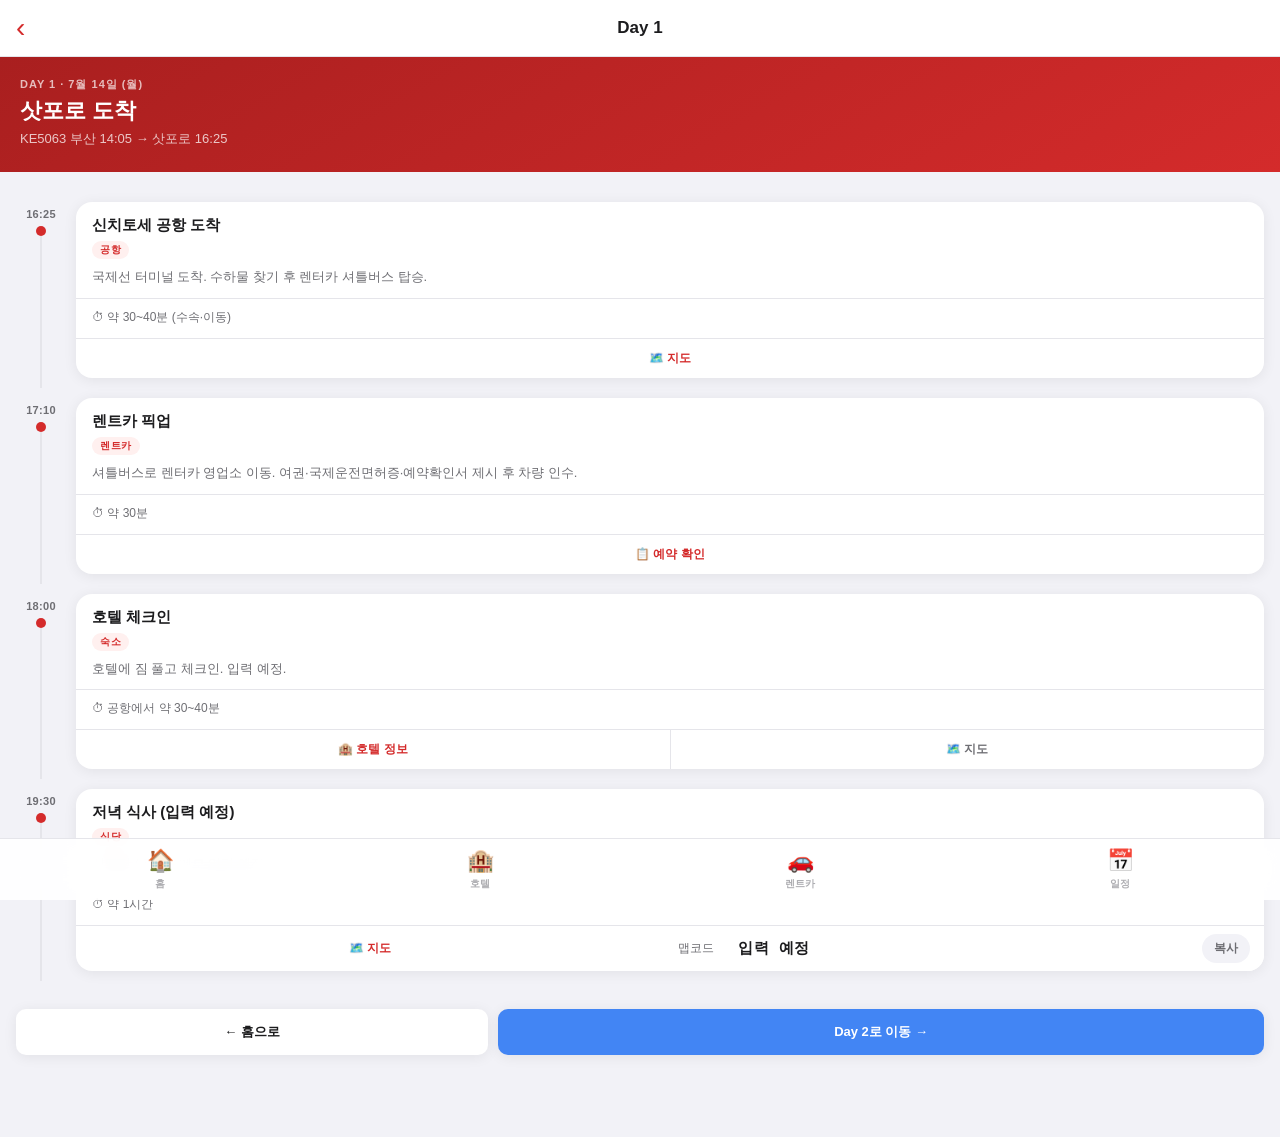
==== day1.html @ 05f1d619 "init: 삿포로 가족여행 PWA 초기 구조" ====
<!DOCTYPE html>
<html lang="ko">
<head>
  <meta charset="UTF-8">
  <meta name="viewport" content="width=device-width, initial-scale=1.0, maximum-scale=1.0, user-scalable=no">
  <meta name="apple-mobile-web-app-capable" content="yes">
  <meta name="apple-mobile-web-app-status-bar-style" content="black-translucent">
  <meta name="theme-color" content="#D42B2B">
  <title>Day 1 — 삿포로 여행</title>
  <link rel="manifest" href="manifest.json">
  <link rel="stylesheet" href="css/style.css">
</head>
<body>

  <!-- ====== Page Header ====== -->
  <header class="page-header">
    <a href="index.html" class="back-btn">‹</a>
    <h1 class="page-title">Day 1</h1>
    <div class="header-spacer"></div>
  </header>

  <!-- Day Hero -->
  <div class="day-hero">
    <p class="day-hero-label">Day 1 · 7월 14일 (월)</p>
    <h2 class="day-hero-title">삿포로 도착</h2>
    <p class="day-hero-date">KE5063 부산 14:05 → 삿포로 16:25</p>
  </div>

  <main class="main-content">
    <section class="section">
      <div class="timeline">

        <!-- 16:25 도착 -->
        <div class="timeline-item">
          <div class="timeline-left">
            <span class="timeline-time">16:25</span>
            <div class="timeline-dot"></div>
            <div class="timeline-line"></div>
          </div>
          <div class="timeline-card">
            <div class="timeline-card-header">
              <p class="place-name">신치토세 공항 도착</p>
              <span class="place-type">공항</span>
            </div>
            <p class="place-desc">국제선 터미널 도착. 수하물 찾기 후 렌터카 셔틀버스 탑승.</p>
            <div class="place-meta">
              <span class="meta-item">⏱ 약 30~40분 (수속·이동)</span>
            </div>
            <div class="place-actions">
              <button class="place-action-btn red-action" onclick="openGoogleMaps('신치토세공항 국제선터미널')">
                🗺️ 지도
              </button>
            </div>
          </div>
        </div>

        <!-- 렌트카 픽업 -->
        <div class="timeline-item">
          <div class="timeline-left">
            <span class="timeline-time">17:10</span>
            <div class="timeline-dot"></div>
            <div class="timeline-line"></div>
          </div>
          <div class="timeline-card">
            <div class="timeline-card-header">
              <p class="place-name">렌트카 픽업</p>
              <span class="place-type">렌트카</span>
            </div>
            <p class="place-desc">셔틀버스로 렌터카 영업소 이동. 여권·국제운전면허증·예약확인서 제시 후 차량 인수.</p>
            <div class="place-meta">
              <span class="meta-item">⏱ 약 30분</span>
            </div>
            <div class="place-actions">
              <a href="rentacar.html" class="place-action-btn red-action">
                📋 예약 확인
              </a>
            </div>
          </div>
        </div>

        <!-- 호텔 -->
        <div class="timeline-item">
          <div class="timeline-left">
            <span class="timeline-time">18:00</span>
            <div class="timeline-dot"></div>
            <div class="timeline-line"></div>
          </div>
          <div class="timeline-card">
            <div class="timeline-card-header">
              <p class="place-name">호텔 체크인</p>
              <span class="place-type">숙소</span>
            </div>
            <p class="place-desc">호텔에 짐 풀고 체크인. 입력 예정.</p>
            <div class="place-meta">
              <span class="meta-item">⏱ 공항에서 약 30~40분</span>
            </div>
            <div class="place-actions">
              <a href="hotel.html" class="place-action-btn red-action">
                🏨 호텔 정보
              </a>
              <button class="place-action-btn" onclick="openGoogleMaps('삿포로 호텔명 입력')">
                🗺️ 지도
              </button>
            </div>
          </div>
        </div>

        <!-- 저녁 -->
        <div class="timeline-item">
          <div class="timeline-left">
            <span class="timeline-time">19:30</span>
            <div class="timeline-dot"></div>
            <div class="timeline-line"></div>
          </div>
          <div class="timeline-card">
            <div class="timeline-card-header">
              <p class="place-name">저녁 식사 (입력 예정)</p>
              <span class="place-type">식당</span>
            </div>
            <p class="place-desc">식당명 / 주소 / 메모 입력 예정.</p>
            <div class="place-meta">
              <span class="meta-item">⏱ 약 1시간</span>
            </div>
            <div class="place-actions">
              <button class="place-action-btn red-action" onclick="openGoogleMaps('식당명 입력')">
                🗺️ 지도
              </button>
              <div class="mapcode-box" style="border:none;box-shadow:none;padding:8px 14px;flex:1;">
                <span class="mapcode-label">맵코드</span>
                <span class="mapcode-value" id="mc-d1-dinner">입력 예정</span>
                <button class="copy-btn" onclick="copyMapcode(document.getElementById('mc-d1-dinner').textContent, this)">복사</button>
              </div>
            </div>
          </div>
        </div>

      </div>
    </section>

    <!-- Day 2 이동 버튼 -->
    <div style="display:flex; gap:10px; margin-top:8px;">
      <a href="index.html" class="map-btn" style="flex:0.6;font-size:13px;">← 홈으로</a>
      <a href="day2.html" class="map-btn google" style="flex:1;font-size:13px;">Day 2로 이동 →</a>
    </div>
  </main>

  <!-- ====== Image Modal ====== -->
  <div class="modal-overlay" id="imgModal">
    <div class="modal-close" onclick="closeModal()">✕</div>
    <img class="modal-img" id="modalImg" src="" alt="">
  </div>

  <!-- ====== Bottom Nav ====== -->
  <nav class="bottom-nav">
    <a href="index.html" class="nav-item">
      <span class="nav-ico">🏠</span>
      <span class="nav-lbl">홈</span>
    </a>
    <a href="hotel.html" class="nav-item">
      <span class="nav-ico">🏨</span>
      <span class="nav-lbl">호텔</span>
    </a>
    <a href="rentacar.html" class="nav-item">
      <span class="nav-ico">🚗</span>
      <span class="nav-lbl">렌트카</span>
    </a>
    <a href="index.html#days" class="nav-item">
      <span class="nav-ico">📅</span>
      <span class="nav-lbl">일정</span>
    </a>
  </nav>

  <div id="toast" class="toast"></div>
  <script src="js/app.js"></script>
</body>
</html>
---- css/style.css ----
/* ===========================
   Reset & Variables
   =========================== */
*, *::before, *::after {
  margin: 0; padding: 0;
  box-sizing: border-box;
  -webkit-tap-highlight-color: transparent;
}

:root {
  --red:        #D42B2B;
  --red-dark:   #A91F1F;
  --red-light:  #FFF0EF;
  --navy:       #1A1F36;
  --text:       #1C1C1E;
  --text-sub:   #6E6E73;
  --bg:         #F2F2F7;
  --card:       #FFFFFF;
  --border:     #E5E5EA;
  --shadow:     0 2px 14px rgba(0,0,0,0.07);
  --radius:     16px;
  --radius-sm:  10px;
  --nav-h:      62px;
  --header-h:   160px;
}

html { font-size: 16px; }

body {
  font-family: -apple-system, BlinkMacSystemFont, 'Apple SD Gothic Neo',
               'Noto Sans KR', 'Segoe UI', sans-serif;
  background: var(--bg);
  color: var(--text);
  min-height: 100vh;
  padding-bottom: calc(var(--nav-h) + env(safe-area-inset-bottom));
  overflow-x: hidden;
  -webkit-font-smoothing: antialiased;
}

a { text-decoration: none; color: inherit; }
button { font-family: inherit; cursor: pointer; border: none; }

/* ===========================
   Home Header
   =========================== */
.home-header {
  background: linear-gradient(150deg, var(--red-dark) 0%, var(--red) 100%);
  padding: calc(env(safe-area-inset-top) + 52px) 20px 28px;
  position: relative;
  overflow: hidden;
}

.home-header::before {
  content: '';
  position: absolute;
  top: -40px; right: -40px;
  width: 180px; height: 180px;
  background: rgba(255,255,255,0.07);
  border-radius: 50%;
}
.home-header::after {
  content: '';
  position: absolute;
  top: 20px; right: 20px;
  width: 100px; height: 100px;
  background: rgba(255,255,255,0.05);
  border-radius: 50%;
}

.header-inner { position: relative; z-index: 1; }

.trip-date {
  color: rgba(255,255,255,0.7);
  font-size: 12px;
  font-weight: 500;
  letter-spacing: 0.8px;
  margin-bottom: 6px;
  text-transform: uppercase;
}

.trip-title {
  color: #fff;
  font-size: 26px;
  font-weight: 800;
  letter-spacing: -0.5px;
  margin-bottom: 14px;
}

.dday-chip {
  display: inline-flex;
  align-items: center;
  gap: 6px;
  background: rgba(255,255,255,0.18);
  backdrop-filter: blur(8px);
  -webkit-backdrop-filter: blur(8px);
  border: 1px solid rgba(255,255,255,0.28);
  color: #fff;
  font-size: 13px;
  font-weight: 600;
  padding: 7px 16px;
  border-radius: 50px;
}

/* ===========================
   Flight Banner
   =========================== */
.flight-banner {
  background: var(--navy);
  padding: 12px 20px;
}

.flight-row {
  display: flex;
  align-items: center;
  gap: 10px;
  padding: 3px 0;
}

.flight-dir {
  font-size: 10px;
  font-weight: 600;
  color: rgba(255,255,255,0.45);
  min-width: 36px;
  letter-spacing: 0.3px;
}

.flight-num {
  font-size: 11px;
  color: rgba(255,255,255,0.55);
  margin-right: 2px;
}

.flight-route {
  font-size: 13px;
  color: rgba(255,255,255,0.9);
  font-weight: 500;
}

.flight-sep {
  height: 1px;
  background: rgba(255,255,255,0.1);
  margin: 5px 0;
}

/* ===========================
   Page Header (sub-pages)
   =========================== */
.page-header {
  display: flex;
  align-items: center;
  background: var(--card);
  border-bottom: 1px solid var(--border);
  padding: calc(env(safe-area-inset-top) + 14px) 16px 14px;
  position: sticky;
  top: 0;
  z-index: 50;
}

.back-btn {
  font-size: 28px;
  color: var(--red);
  font-weight: 300;
  line-height: 1;
  padding: 0 10px 0 0;
  min-width: 36px;
}

.page-title {
  flex: 1;
  font-size: 17px;
  font-weight: 700;
  text-align: center;
}

.header-spacer { min-width: 36px; }

/* ===========================
   Section
   =========================== */
.main-content { padding: 20px 16px; }

.section { margin-bottom: 28px; }

.section-title {
  font-size: 18px;
  font-weight: 700;
  margin-bottom: 12px;
  padding-left: 2px;
}

/* ===========================
   Day Cards
   =========================== */
.day-cards { display: flex; flex-direction: column; gap: 10px; }

.day-card {
  background: var(--card);
  border-radius: var(--radius);
  box-shadow: var(--shadow);
  display: flex;
  align-items: center;
  padding: 14px 16px;
  gap: 14px;
  transition: transform .12s ease, opacity .12s ease;
}

.day-card:active { transform: scale(0.976); opacity: .9; }

.day-num-block {
  display: flex;
  flex-direction: column;
  align-items: center;
  min-width: 38px;
  border-right: 1px solid var(--border);
  padding-right: 14px;
}

.day-label {
  font-size: 10px;
  font-weight: 700;
  color: var(--red);
  letter-spacing: 0.5px;
  text-transform: uppercase;
}

.day-num {
  font-size: 22px;
  font-weight: 800;
  color: var(--text);
  line-height: 1.2;
}

.day-thumb {
  width: 52px;
  height: 52px;
  border-radius: 12px;
  background: var(--red-light);
  display: flex;
  align-items: center;
  justify-content: center;
  font-size: 26px;
  flex-shrink: 0;
  overflow: hidden;
}

.day-thumb img {
  width: 100%; height: 100%;
  object-fit: cover;
}

.day-info { flex: 1; min-width: 0; }

.day-date-text {
  font-size: 11px;
  color: var(--text-sub);
  margin-bottom: 3px;
}

.day-headline {
  font-size: 15px;
  font-weight: 700;
  margin-bottom: 2px;
  white-space: nowrap;
  overflow: hidden;
  text-overflow: ellipsis;
}

.day-preview {
  font-size: 12px;
  color: var(--text-sub);
  white-space: nowrap;
  overflow: hidden;
  text-overflow: ellipsis;
}

.arrow-icon {
  color: #C7C7CC;
  font-size: 18px;
  font-weight: 400;
  flex-shrink: 0;
}

/* ===========================
   Quick Info Cards (Hotel / Car)
   =========================== */
.quick-cards { display: flex; flex-direction: column; gap: 10px; }

.quick-card {
  background: var(--card);
  border-radius: var(--radius);
  box-shadow: var(--shadow);
  display: flex;
  align-items: center;
  padding: 16px;
  gap: 14px;
  transition: transform .12s ease;
}

.quick-card:active { transform: scale(0.976); }

.quick-icon {
  width: 50px; height: 50px;
  border-radius: 12px;
  display: flex;
  align-items: center;
  justify-content: center;
  font-size: 26px;
  flex-shrink: 0;
}

.hotel-icon { background: #EFF6FF; }
.car-icon   { background: #F0FDF4; }

.quick-texts { flex: 1; }

.quick-title {
  font-size: 15px;
  font-weight: 700;
  margin-bottom: 3px;
}

.quick-sub {
  font-size: 12px;
  color: var(--text-sub);
}

/* ===========================
   Detail Card (hotel/car info rows)
   =========================== */
.detail-card {
  background: var(--card);
  border-radius: var(--radius);
  box-shadow: var(--shadow);
  overflow: hidden;
}

.detail-row {
  display: flex;
  justify-content: space-between;
  align-items: flex-start;
  padding: 14px 16px;
  gap: 12px;
}

.detail-label {
  font-size: 14px;
  color: var(--text-sub);
  flex-shrink: 0;
  min-width: 60px;
}

.detail-value {
  font-size: 14px;
  font-weight: 500;
  text-align: right;
  word-break: keep-all;
}

.detail-divider {
  height: 1px;
  background: var(--border);
  margin: 0 16px;
}

/* ===========================
   Map Buttons
   =========================== */
.map-buttons { display: flex; flex-direction: column; gap: 10px; }

.map-btn {
  display: flex;
  align-items: center;
  justify-content: center;
  gap: 8px;
  background: var(--card);
  border-radius: var(--radius-sm);
  box-shadow: var(--shadow);
  padding: 14px 16px;
  font-size: 14px;
  font-weight: 600;
  color: var(--text);
  transition: transform .12s ease;
}

.map-btn:active { transform: scale(0.976); }

.map-btn.google { background: #4285F4; color: #fff; }
.map-btn.naver  { background: #03C75A; color: #fff; }

.mapcode-box {
  background: var(--card);
  border-radius: var(--radius-sm);
  box-shadow: var(--shadow);
  padding: 14px 16px;
  display: flex;
  align-items: center;
  gap: 10px;
}

.mapcode-label {
  font-size: 12px;
  color: var(--text-sub);
  min-width: 50px;
  font-weight: 500;
}

.mapcode-value {
  font-size: 15px;
  font-weight: 700;
  font-family: 'Courier New', monospace;
  flex: 1;
  letter-spacing: 0.5px;
}

.copy-btn {
  background: var(--bg);
  color: var(--text-sub);
  font-size: 12px;
  font-weight: 600;
  padding: 6px 12px;
  border-radius: 20px;
}

.copy-btn.copied {
  background: #34C759;
  color: #fff;
}

/* ===========================
   Reservation Images
   =========================== */
.lang-toggle {
  display: flex;
  background: var(--bg);
  border-radius: 10px;
  padding: 3px;
  margin-bottom: 14px;
  width: fit-content;
}

.lang-btn {
  background: transparent;
  color: var(--text-sub);
  font-size: 13px;
  font-weight: 600;
  padding: 6px 18px;
  border-radius: 8px;
  transition: all .15s ease;
}

.lang-btn.active {
  background: var(--card);
  color: var(--text);
  box-shadow: 0 1px 4px rgba(0,0,0,0.1);
}

.reservation-imgs { display: flex; flex-direction: column; gap: 10px; }
.reservation-imgs.hidden { display: none; }

.res-img-slot {
  background: var(--card);
  border-radius: var(--radius);
  box-shadow: var(--shadow);
  overflow: hidden;
  cursor: pointer;
  transition: transform .12s ease;
  min-height: 200px;
  display: flex;
  align-items: center;
  justify-content: center;
}

.res-img-slot:active { transform: scale(0.98); }

.res-img-slot img {
  width: 100%;
  display: block;
}

.img-placeholder {
  display: flex;
  flex-direction: column;
  align-items: center;
  justify-content: center;
  gap: 8px;
  padding: 40px 20px;
  color: var(--text-sub);
}

.placeholder-emoji { font-size: 36px; }

.placeholder-txt {
  font-size: 13px;
  text-align: center;
  line-height: 1.5;
}

.placeholder-filename {
  font-size: 11px;
  color: #AEAEB2;
  font-family: monospace;
}

/* ===========================
   Image Modal
   =========================== */
.modal-overlay {
  display: none;
  position: fixed;
  inset: 0;
  background: rgba(0,0,0,0.92);
  z-index: 200;
  overflow-y: auto;
  -webkit-overflow-scrolling: touch;
}

.modal-overlay.open { display: block; }

.modal-close {
  position: fixed;
  top: calc(env(safe-area-inset-top) + 16px);
  right: 16px;
  width: 36px; height: 36px;
  background: rgba(255,255,255,0.15);
  border-radius: 50%;
  display: flex;
  align-items: center;
  justify-content: center;
  color: #fff;
  font-size: 18px;
  cursor: pointer;
  z-index: 201;
}

.modal-img {
  width: 100%;
  display: block;
  padding-top: calc(env(safe-area-inset-top) + 60px);
  padding-bottom: calc(env(safe-area-inset-bottom) + 20px);
}

/* ===========================
   Day Detail Page
   =========================== */
.day-hero {
  background: linear-gradient(150deg, var(--red-dark) 0%, var(--red) 100%);
  padding: 20px 20px 24px;
  color: #fff;
}

.day-hero-label {
  font-size: 11px;
  font-weight: 700;
  letter-spacing: 1px;
  color: rgba(255,255,255,0.7);
  text-transform: uppercase;
  margin-bottom: 4px;
}

.day-hero-title {
  font-size: 22px;
  font-weight: 800;
  margin-bottom: 4px;
}

.day-hero-date {
  font-size: 13px;
  color: rgba(255,255,255,0.75);
}

/* Timeline */
.timeline { display: flex; flex-direction: column; gap: 0; }

.timeline-item {
  display: flex;
  gap: 0;
  position: relative;
}

.timeline-left {
  display: flex;
  flex-direction: column;
  align-items: center;
  min-width: 50px;
  padding-top: 16px;
}

.timeline-time {
  font-size: 11px;
  font-weight: 600;
  color: var(--text-sub);
  letter-spacing: 0.3px;
  white-space: nowrap;
}

.timeline-dot {
  width: 10px; height: 10px;
  background: var(--red);
  border-radius: 50%;
  margin: 6px 0 0;
  flex-shrink: 0;
  position: relative;
  z-index: 1;
}

.timeline-line {
  width: 2px;
  background: var(--border);
  flex: 1;
  min-height: 20px;
  margin-top: 0;
}

.timeline-card {
  flex: 1;
  background: var(--card);
  border-radius: var(--radius);
  box-shadow: var(--shadow);
  margin: 10px 0 10px 10px;
  overflow: hidden;
  transition: transform .12s ease;
}

.timeline-card:active { transform: scale(0.98); }

.timeline-card-header {
  padding: 14px 16px 0;
}

.place-name {
  font-size: 15px;
  font-weight: 700;
  margin-bottom: 4px;
}

.place-type {
  display: inline-block;
  font-size: 10px;
  font-weight: 600;
  color: var(--red);
  background: var(--red-light);
  padding: 2px 8px;
  border-radius: 20px;
  text-transform: uppercase;
  letter-spacing: 0.5px;
  margin-bottom: 8px;
}

.place-desc {
  font-size: 13px;
  color: var(--text-sub);
  line-height: 1.6;
  padding: 0 16px;
  margin-bottom: 10px;
}

.place-meta {
  display: flex;
  gap: 12px;
  padding: 0 16px 12px;
  border-top: 1px solid var(--border);
  padding-top: 10px;
  flex-wrap: wrap;
}

.meta-item {
  font-size: 12px;
  color: var(--text-sub);
  display: flex;
  align-items: center;
  gap: 4px;
}

.place-actions {
  display: flex;
  border-top: 1px solid var(--border);
}

.place-action-btn {
  flex: 1;
  display: flex;
  align-items: center;
  justify-content: center;
  gap: 6px;
  padding: 11px 8px;
  font-size: 12px;
  font-weight: 600;
  color: var(--text-sub);
  background: transparent;
  border: none;
  cursor: pointer;
  transition: background .1s;
}

.place-action-btn:active { background: var(--bg); }

.place-action-btn + .place-action-btn {
  border-left: 1px solid var(--border);
}

.place-action-btn.red-action { color: var(--red); }

/* ===========================
   Info Block (hotel/car top)
   =========================== */
.info-block {
  display: flex;
  align-items: center;
  gap: 14px;
  background: var(--card);
  border-radius: var(--radius);
  box-shadow: var(--shadow);
  padding: 16px;
  margin-bottom: 0;
}

.info-block-icon {
  font-size: 36px;
  width: 56px; height: 56px;
  background: var(--red-light);
  border-radius: 14px;
  display: flex;
  align-items: center;
  justify-content: center;
  flex-shrink: 0;
}

.info-block-name {
  font-size: 17px;
  font-weight: 700;
  margin-bottom: 3px;
}

.info-block-sub {
  font-size: 13px;
  color: var(--text-sub);
}

/* ===========================
   Step Guide (rental car pickup)
   =========================== */
.step-list { display: flex; flex-direction: column; gap: 0; }

.step-item {
  display: flex;
  gap: 12px;
  position: relative;
  padding-bottom: 4px;
}

.step-left {
  display: flex;
  flex-direction: column;
  align-items: center;
  min-width: 32px;
}

.step-num {
  width: 28px; height: 28px;
  background: var(--red);
  color: #fff;
  border-radius: 50%;
  display: flex;
  align-items: center;
  justify-content: center;
  font-size: 13px;
  font-weight: 700;
  flex-shrink: 0;
  z-index: 1;
}

.step-vline {
  width: 2px;
  background: var(--border);
  flex: 1;
  min-height: 16px;
  margin-top: 4px;
}

.step-body {
  flex: 1;
  padding-bottom: 18px;
}

.step-title {
  font-size: 14px;
  font-weight: 700;
  margin-bottom: 4px;
  padding-top: 4px;
}

.step-desc {
  font-size: 13px;
  color: var(--text-sub);
  line-height: 1.6;
}

.step-note {
  display: inline-block;
  margin-top: 6px;
  background: #FFFBEB;
  border-left: 3px solid #F59E0B;
  padding: 6px 10px;
  font-size: 12px;
  color: #92400E;
  border-radius: 0 6px 6px 0;
}

/* ===========================
   Bottom Navigation
   =========================== */
.bottom-nav {
  position: fixed;
  bottom: 0; left: 0; right: 0;
  height: var(--nav-h);
  background: rgba(255,255,255,0.92);
  backdrop-filter: blur(12px);
  -webkit-backdrop-filter: blur(12px);
  border-top: 1px solid var(--border);
  display: flex;
  align-items: center;
  justify-content: space-around;
  z-index: 100;
  padding-bottom: env(safe-area-inset-bottom);
}

.nav-item {
  display: flex;
  flex-direction: column;
  align-items: center;
  gap: 3px;
  color: #AEAEB2;
  padding: 6px 0;
  flex: 1;
  transition: color .15s ease;
}

.nav-item.active { color: var(--red); }

.nav-ico { font-size: 22px; }
.nav-lbl { font-size: 10px; font-weight: 600; }

/* ===========================
   Utilities
   =========================== */
.hidden { display: none !important; }

.toast {
  position: fixed;
  bottom: calc(var(--nav-h) + 16px);
  left: 50%;
  transform: translateX(-50%) translateY(20px);
  background: var(--navy);
  color: #fff;
  font-size: 13px;
  font-weight: 500;
  padding: 10px 20px;
  border-radius: 50px;
  opacity: 0;
  transition: all .25s ease;
  white-space: nowrap;
  pointer-events: none;
  z-index: 150;
}

.toast.show {
  opacity: 1;
  transform: translateX(-50%) translateY(0);
}
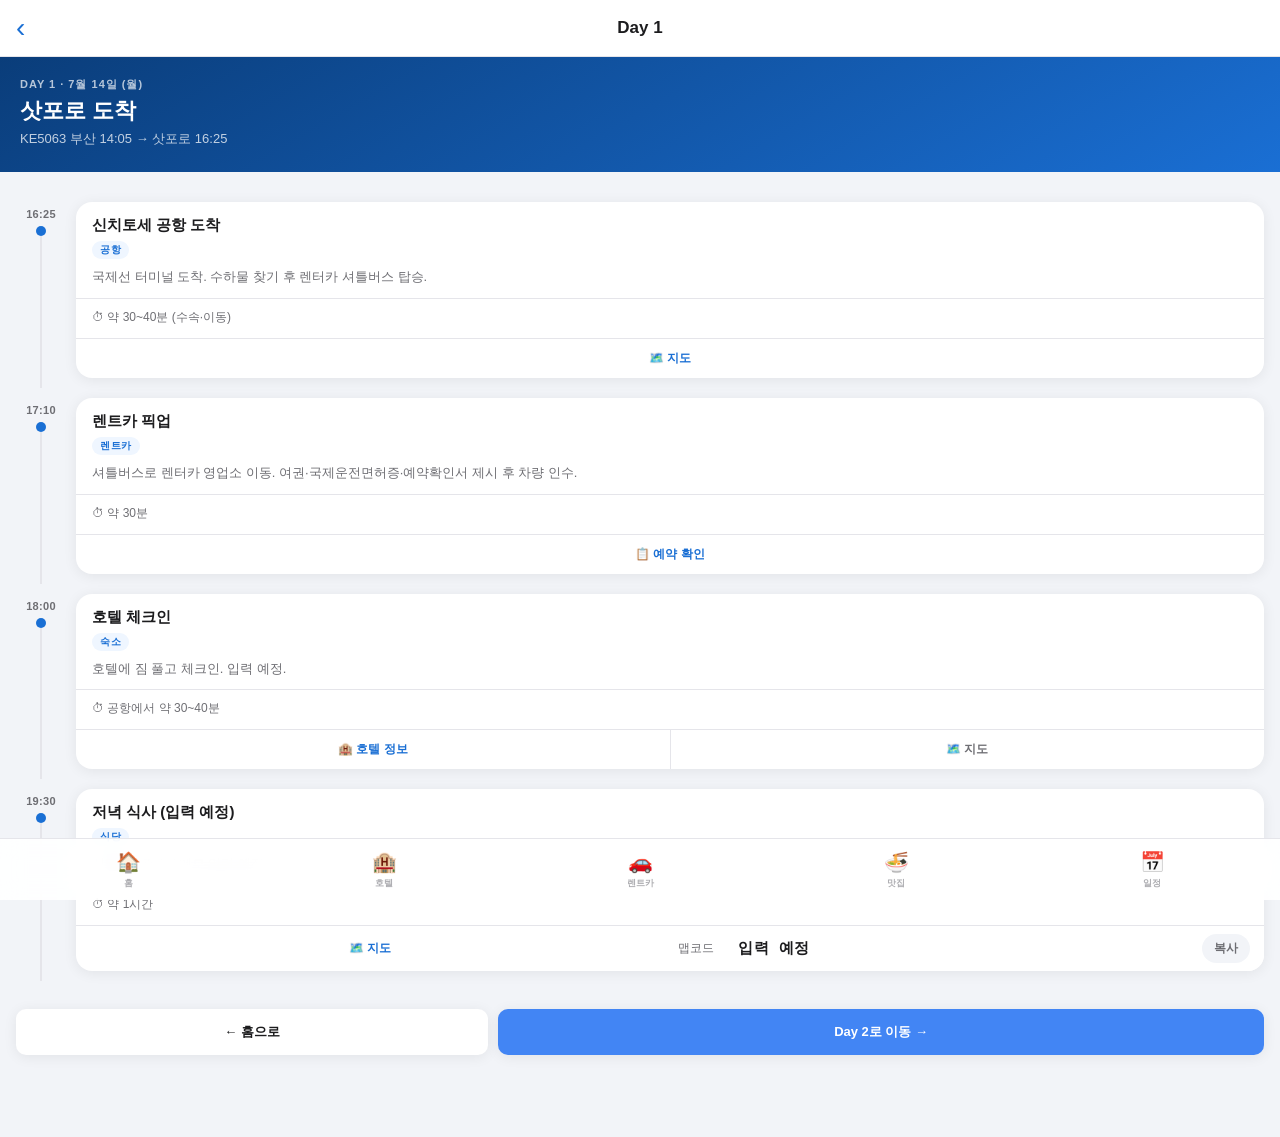
==== commit bd3ec6d4: "update: 파란 계열 색상 변경 + 맛집 페이지 추가" ====
--- a/day1.html
+++ b/day1.html
@@ -164,6 +164,10 @@
       <span class="nav-ico">🚗</span>
       <span class="nav-lbl">렌트카</span>
     </a>
+    <a href="matjip.html" class="nav-item">
+      <span class="nav-ico">🍜</span>
+      <span class="nav-lbl">맛집</span>
+    </a>
     <a href="index.html#days" class="nav-item">
       <span class="nav-ico">📅</span>
       <span class="nav-lbl">일정</span>
--- a/css/style.css
+++ b/css/style.css
@@ -8,13 +8,13 @@
 }
 
 :root {
-  --red:        #D42B2B;
-  --red-dark:   #A91F1F;
-  --red-light:  #FFF0EF;
-  --navy:       #1A1F36;
+  --red:        #1A6FD4;
+  --red-dark:   #0F4FA8;
+  --red-light:  #EFF6FF;
+  --navy:       #0D1B3E;
   --text:       #1C1C1E;
   --text-sub:   #6E6E73;
-  --bg:         #F2F2F7;
+  --bg:         #F2F4F8;
   --card:       #FFFFFF;
   --border:     #E5E5EA;
   --shadow:     0 2px 14px rgba(0,0,0,0.07);
@@ -44,7 +44,7 @@
    Home Header
    =========================== */
 .home-header {
-  background: linear-gradient(150deg, var(--red-dark) 0%, var(--red) 100%);
+  background: linear-gradient(150deg, #0A3D7A 0%, #1A6FD4 100%);
   padding: calc(env(safe-area-inset-top) + 52px) 20px 28px;
   position: relative;
   overflow: hidden;
@@ -543,7 +543,7 @@
    Day Detail Page
    =========================== */
 .day-hero {
-  background: linear-gradient(150deg, var(--red-dark) 0%, var(--red) 100%);
+  background: linear-gradient(150deg, #0A3D7A 0%, #1A6FD4 100%);
   padding: 20px 20px 24px;
   color: #fff;
 }
@@ -837,8 +837,8 @@
 
 .nav-item.active { color: var(--red); }
 
-.nav-ico { font-size: 22px; }
-.nav-lbl { font-size: 10px; font-weight: 600; }
+.nav-ico { font-size: 20px; }
+.nav-lbl { font-size: 9px; font-weight: 600; }
 
 /* ===========================
    Utilities
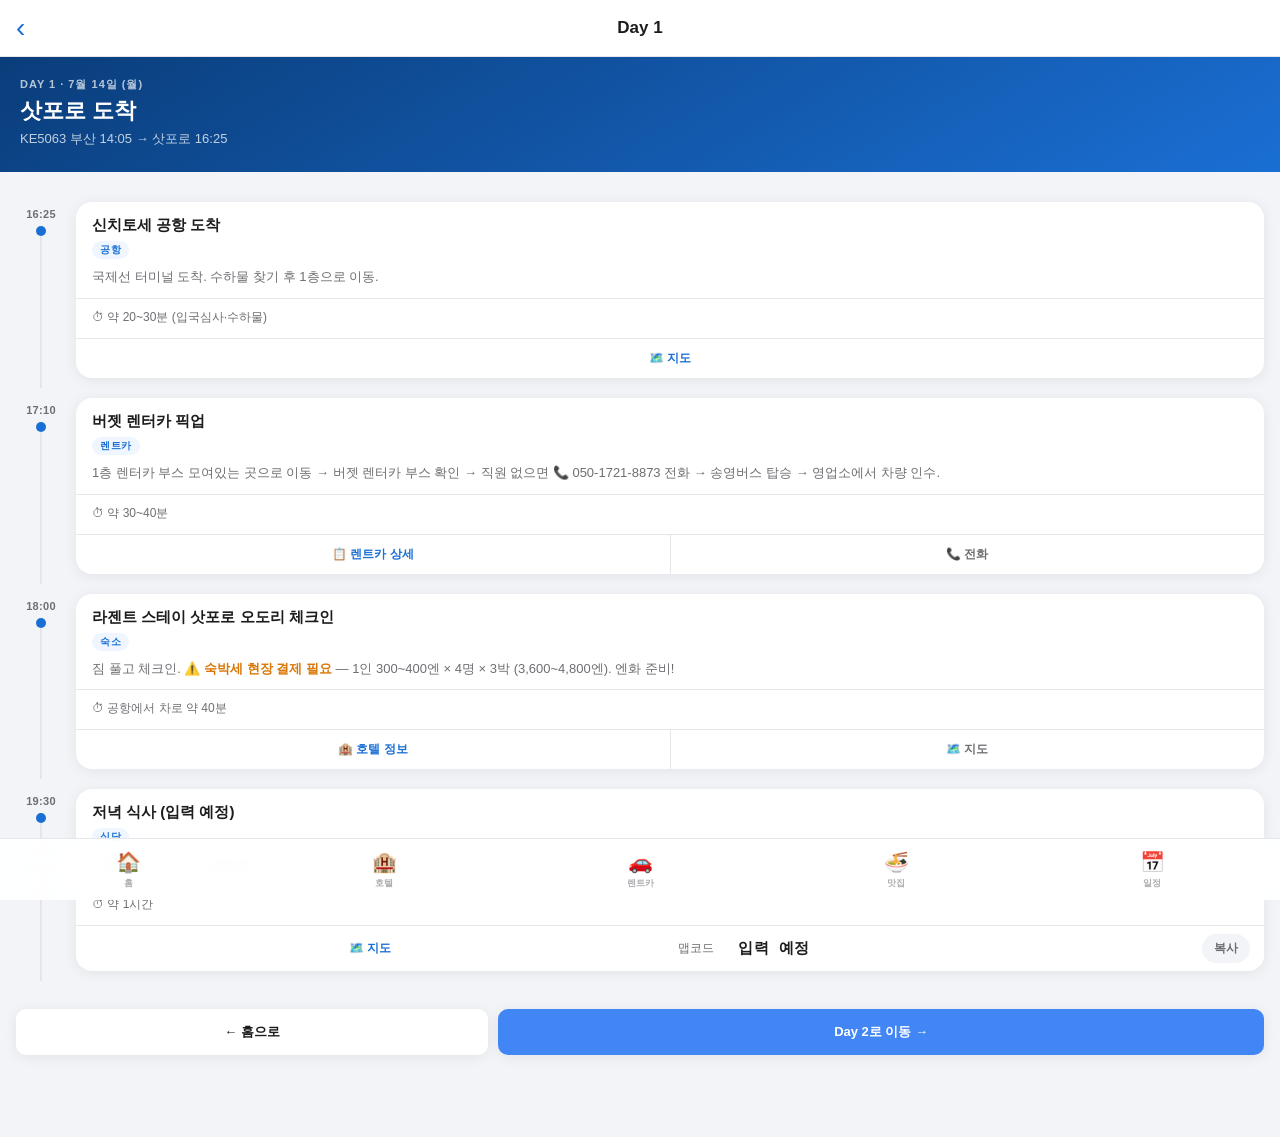
==== commit e6c2368a: "feat: 렌트카·호텔·Day1 실제 예약 정보 입력" ====
--- a/day1.html
+++ b/day1.html
@@ -42,9 +42,9 @@
               <p class="place-name">신치토세 공항 도착</p>
               <span class="place-type">공항</span>
             </div>
-            <p class="place-desc">국제선 터미널 도착. 수하물 찾기 후 렌터카 셔틀버스 탑승.</p>
+            <p class="place-desc">국제선 터미널 도착. 수하물 찾기 후 1층으로 이동.</p>
             <div class="place-meta">
-              <span class="meta-item">⏱ 약 30~40분 (수속·이동)</span>
+              <span class="meta-item">⏱ 약 20~30분 (입국심사·수하물)</span>
             </div>
             <div class="place-actions">
               <button class="place-action-btn red-action" onclick="openGoogleMaps('신치토세공항 국제선터미널')">
@@ -63,16 +63,19 @@
           </div>
           <div class="timeline-card">
             <div class="timeline-card-header">
-              <p class="place-name">렌트카 픽업</p>
+              <p class="place-name">버젯 렌터카 픽업</p>
               <span class="place-type">렌트카</span>
             </div>
-            <p class="place-desc">셔틀버스로 렌터카 영업소 이동. 여권·국제운전면허증·예약확인서 제시 후 차량 인수.</p>
+            <p class="place-desc">1층 렌터카 부스 모여있는 곳으로 이동 → 버젯 렌터카 부스 확인 → 직원 없으면 📞 050-1721-8873 전화 → 송영버스 탑승 → 영업소에서 차량 인수.</p>
             <div class="place-meta">
-              <span class="meta-item">⏱ 약 30분</span>
+              <span class="meta-item">⏱ 약 30~40분</span>
             </div>
             <div class="place-actions">
               <a href="rentacar.html" class="place-action-btn red-action">
-                📋 예약 확인
+                📋 렌트카 상세
+              </a>
+              <a href="tel:050-1721-8873" class="place-action-btn">
+                📞 전화
               </a>
             </div>
           </div>
@@ -87,20 +90,20 @@
           </div>
           <div class="timeline-card">
             <div class="timeline-card-header">
-              <p class="place-name">호텔 체크인</p>
+              <p class="place-name">라젠트 스테이 삿포로 오도리 체크인</p>
               <span class="place-type">숙소</span>
             </div>
-            <p class="place-desc">호텔에 짐 풀고 체크인. 입력 예정.</p>
+            <p class="place-desc">짐 풀고 체크인. <b style="color:#D97706;">⚠️ 숙박세 현장 결제 필요</b> — 1인 300~400엔 × 4명 × 3박 (3,600~4,800엔). 엔화 준비!</p>
             <div class="place-meta">
-              <span class="meta-item">⏱ 공항에서 약 30~40분</span>
+              <span class="meta-item">⏱ 공항에서 차로 약 40분</span>
             </div>
             <div class="place-actions">
               <a href="hotel.html" class="place-action-btn red-action">
                 🏨 호텔 정보
               </a>
-              <button class="place-action-btn" onclick="openGoogleMaps('삿포로 호텔명 입력')">
+              <a href="https://maps.app.goo.gl/uFYAmjg1nTbXz5An8" target="_blank" class="place-action-btn">
                 🗺️ 지도
-              </button>
+              </a>
             </div>
           </div>
         </div>
@@ -145,9 +148,12 @@
   </main>
 
   <!-- ====== Image Modal ====== -->
-  <div class="modal-overlay" id="imgModal">
+  <div class="modal-overlay" id="imgModal" onclick="handleModalTap(event)">
     <div class="modal-close" onclick="closeModal()">✕</div>
-    <img class="modal-img" id="modalImg" src="" alt="">
+    <div class="modal-img-wrap">
+      <img class="modal-img" id="modalImg" src="" alt="">
+      <p class="modal-hint">두 손가락으로 확대 · 축소</p>
+    </div>
   </div>
 
   <!-- ====== Bottom Nav ====== -->
--- a/css/style.css
+++ b/css/style.css
@@ -508,9 +508,9 @@
   display: none;
   position: fixed;
   inset: 0;
-  background: rgba(0,0,0,0.92);
+  background: #000;
   z-index: 200;
-  overflow-y: auto;
+  overflow: auto;
   -webkit-overflow-scrolling: touch;
 }
 
@@ -518,25 +518,44 @@
 
 .modal-close {
   position: fixed;
-  top: calc(env(safe-area-inset-top) + 16px);
+  top: calc(env(safe-area-inset-top) + 14px);
   right: 16px;
-  width: 36px; height: 36px;
-  background: rgba(255,255,255,0.15);
+  width: 38px; height: 38px;
+  background: rgba(0,0,0,0.55);
+  backdrop-filter: blur(10px);
+  -webkit-backdrop-filter: blur(10px);
+  border: 1px solid rgba(255,255,255,0.25);
   border-radius: 50%;
   display: flex;
   align-items: center;
   justify-content: center;
   color: #fff;
-  font-size: 18px;
+  font-size: 17px;
   cursor: pointer;
   z-index: 201;
+}
+
+.modal-img-wrap {
+  min-height: 100vh;
+  display: flex;
+  flex-direction: column;
+  justify-content: center;
+  padding-top: calc(env(safe-area-inset-top) + 60px);
+  padding-bottom: calc(env(safe-area-inset-bottom) + 24px);
 }
 
 .modal-img {
   width: 100%;
   display: block;
-  padding-top: calc(env(safe-area-inset-top) + 60px);
-  padding-bottom: calc(env(safe-area-inset-bottom) + 20px);
+  touch-action: pan-x pan-y pinch-zoom;
+}
+
+.modal-hint {
+  text-align: center;
+  color: rgba(255,255,255,0.35);
+  font-size: 11px;
+  margin-top: 12px;
+  letter-spacing: 0.3px;
 }
 
 /* ===========================
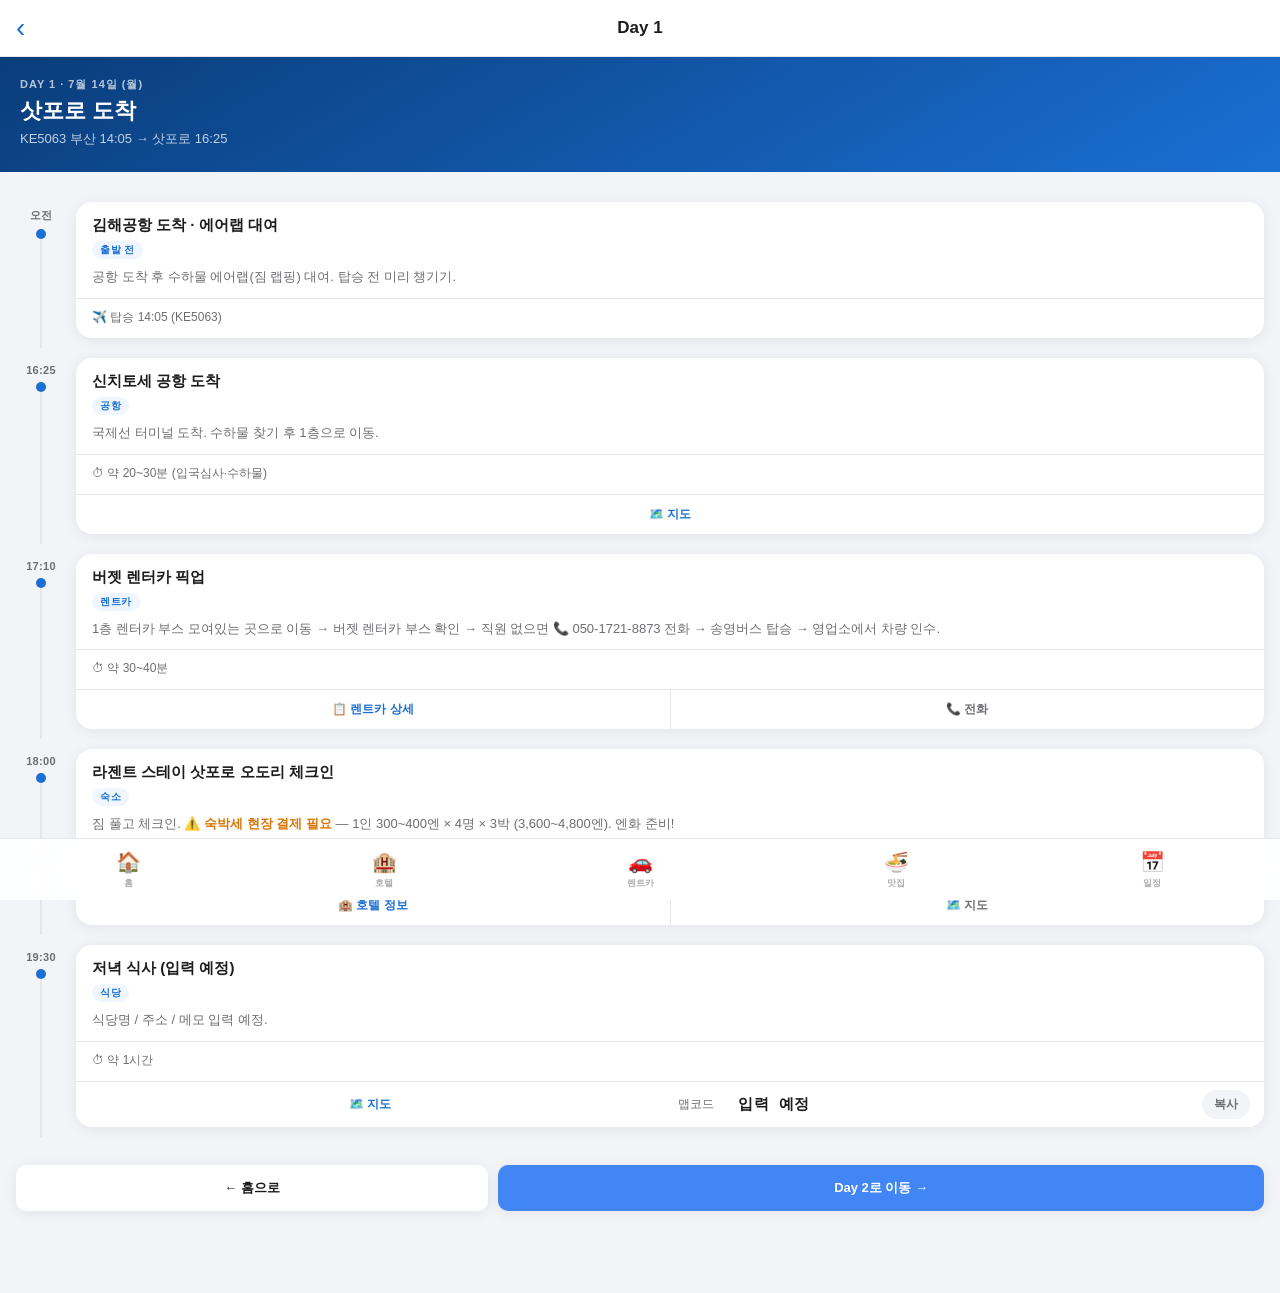
==== commit 7a2e6e1a: "feat: Day1 김해공항 도착·에어랩 대여 항목 추가" ====
--- a/day1.html
+++ b/day1.html
@@ -30,6 +30,25 @@
     <section class="section">
       <div class="timeline">
 
+        <!-- 김해공항 -->
+        <div class="timeline-item">
+          <div class="timeline-left">
+            <span class="timeline-time">오전</span>
+            <div class="timeline-dot"></div>
+            <div class="timeline-line"></div>
+          </div>
+          <div class="timeline-card">
+            <div class="timeline-card-header">
+              <p class="place-name">김해공항 도착 · 에어랩 대여</p>
+              <span class="place-type">출발 전</span>
+            </div>
+            <p class="place-desc">공항 도착 후 수하물 에어랩(짐 랩핑) 대여. 탑승 전 미리 챙기기.</p>
+            <div class="place-meta">
+              <span class="meta-item">✈️ 탑승 14:05 (KE5063)</span>
+            </div>
+          </div>
+        </div>
+
         <!-- 16:25 도착 -->
         <div class="timeline-item">
           <div class="timeline-left">
--- a/css/style.css
+++ b/css/style.css
@@ -858,6 +858,37 @@
 
 .nav-ico { font-size: 20px; }
 .nav-lbl { font-size: 9px; font-weight: 600; }
+
+/* ===========================
+   File List (reservation docs)
+   =========================== */
+.file-list { display: flex; flex-direction: column; gap: 8px; }
+.file-list.hidden { display: none !important; }
+
+.file-item {
+  background: var(--card);
+  border-radius: var(--radius-sm);
+  box-shadow: var(--shadow);
+  display: flex;
+  align-items: center;
+  gap: 12px;
+  padding: 14px 16px;
+  cursor: pointer;
+  transition: transform .12s ease;
+}
+
+.file-item:active { transform: scale(0.98); }
+
+.file-ico { font-size: 22px; flex-shrink: 0; }
+
+.file-name {
+  flex: 1;
+  font-size: 14px;
+  font-weight: 500;
+  color: var(--text);
+}
+
+.file-arr { color: #C7C7CC; font-size: 18px; }
 
 /* ===========================
    Utilities
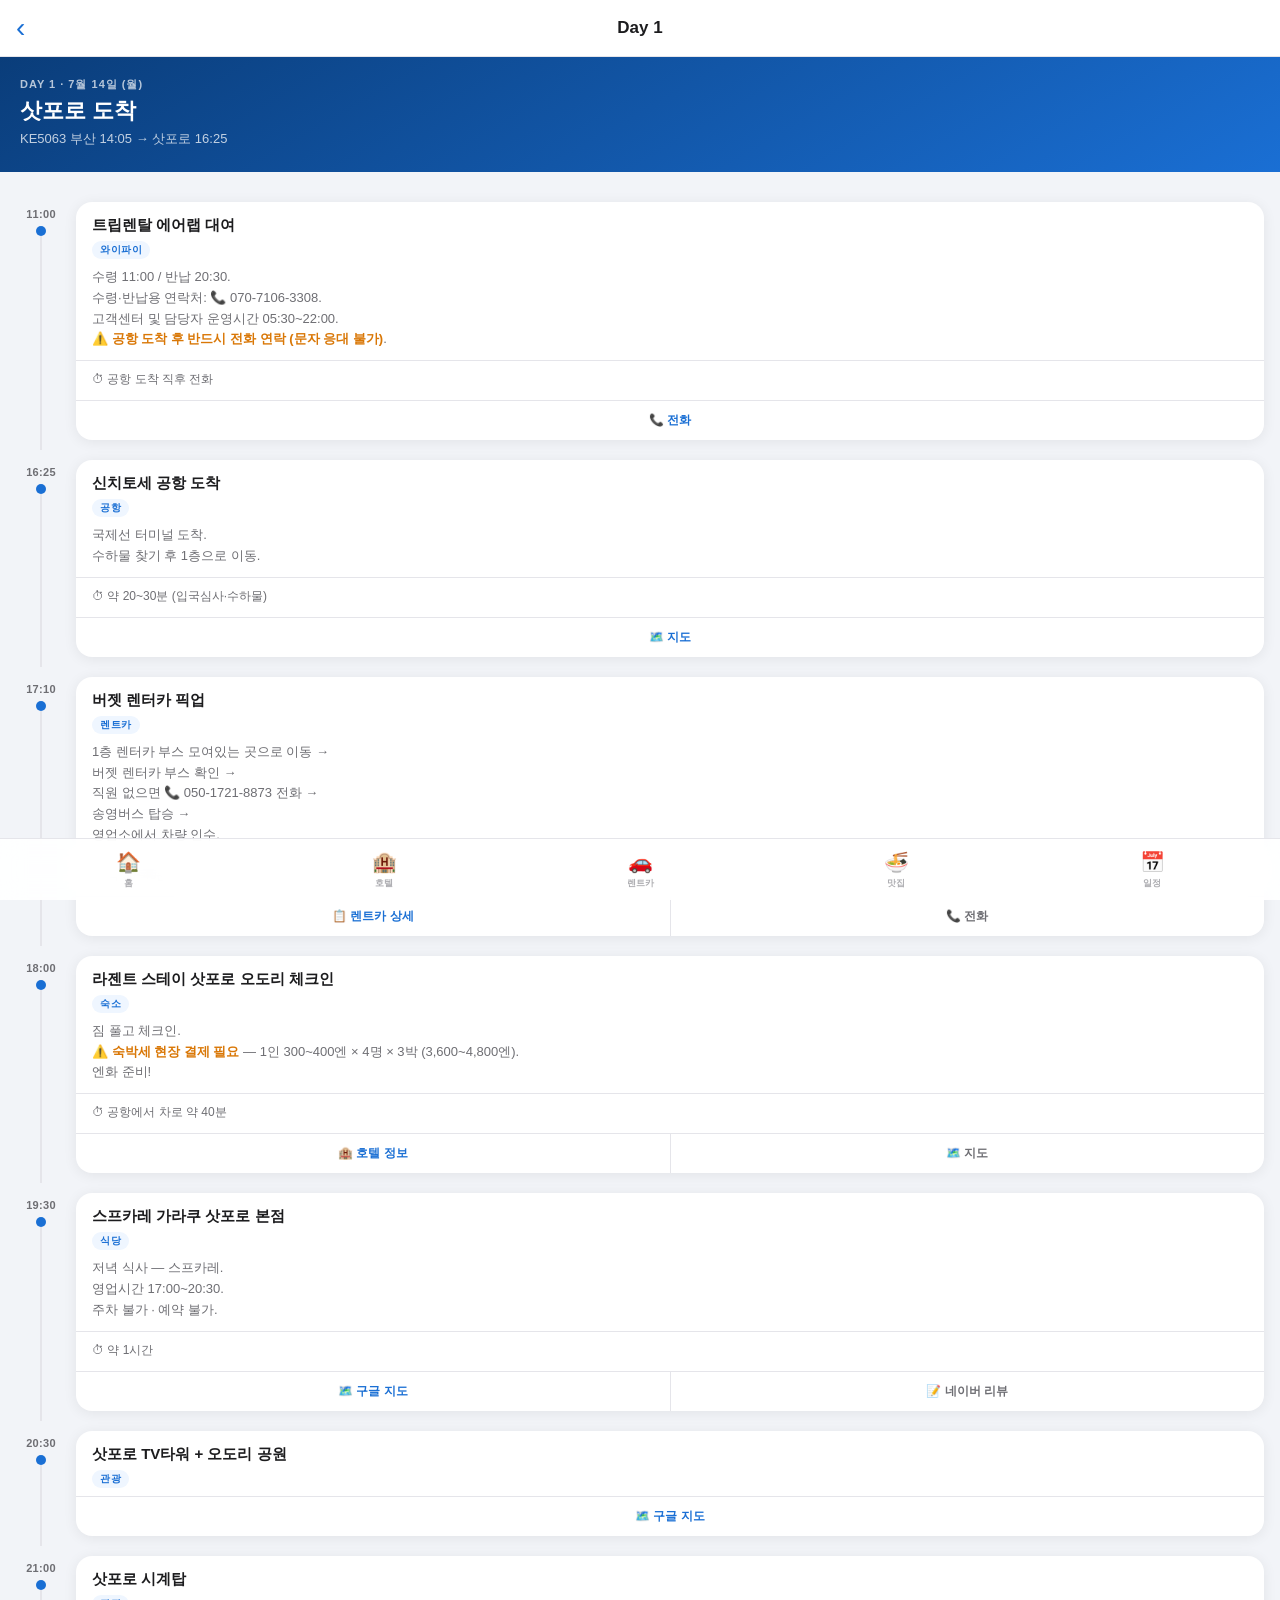
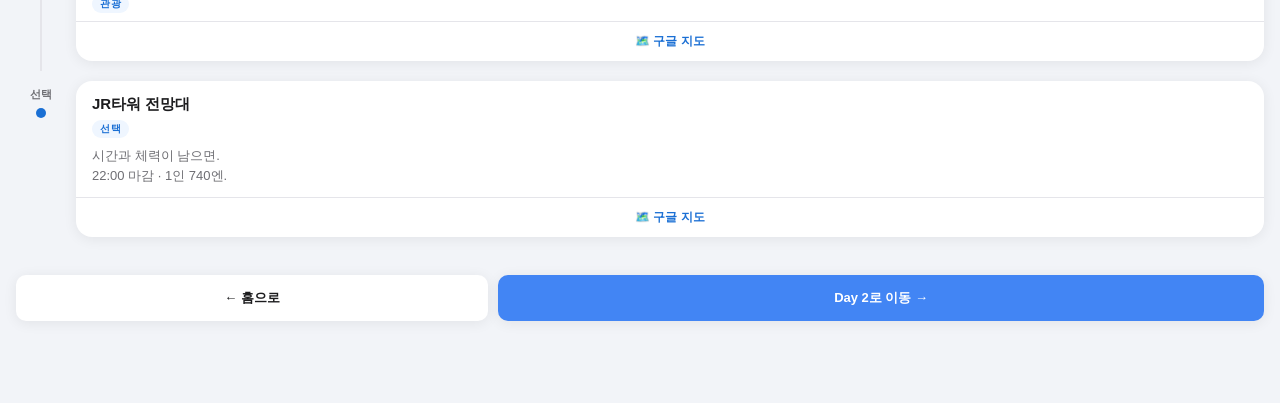
==== commit 17b4a4ed: "feat: Day1-4 일정 상세화 및 맛집 콘텐츠 채우기 - Day1: 저녁 식사(가라쿠), TV타워/오도리공원/시계탑, JR타워 전망대(선택) 추가 - Day2: 샤코탄+오타루" ====
--- a/day1.html
+++ b/day1.html
@@ -30,21 +30,26 @@
     <section class="section">
       <div class="timeline">
 
-        <!-- 김해공항 -->
-        <div class="timeline-item">
-          <div class="timeline-left">
-            <span class="timeline-time">오전</span>
-            <div class="timeline-dot"></div>
-            <div class="timeline-line"></div>
-          </div>
-          <div class="timeline-card">
-            <div class="timeline-card-header">
-              <p class="place-name">김해공항 도착 · 에어랩 대여</p>
-              <span class="place-type">출발 전</span>
-            </div>
-            <p class="place-desc">공항 도착 후 수하물 에어랩(짐 랩핑) 대여. 탑승 전 미리 챙기기.</p>
-            <div class="place-meta">
-              <span class="meta-item">✈️ 탑승 14:05 (KE5063)</span>
+        <!-- 트립렌탈 에어랩 대여 -->
+        <div class="timeline-item">
+          <div class="timeline-left">
+            <span class="timeline-time">11:00</span>
+            <div class="timeline-dot"></div>
+            <div class="timeline-line"></div>
+          </div>
+          <div class="timeline-card">
+            <div class="timeline-card-header">
+              <p class="place-name">트립렌탈 에어랩 대여</p>
+              <span class="place-type">와이파이</span>
+            </div>
+            <p class="place-desc">수령 11:00 / 반납 20:30.<br>수령·반납용 연락처: 📞 070-7106-3308.<br>고객센터 및 담당자 운영시간 05:30~22:00.<br><b style="color:#D97706;">⚠️ 공항 도착 후 반드시 전화 연락 (문자 응대 불가)</b>.</p>
+            <div class="place-meta">
+              <span class="meta-item">⏱ 공항 도착 직후 전화</span>
+            </div>
+            <div class="place-actions">
+              <a href="tel:070-7106-3308" class="place-action-btn red-action">
+                📞 전화
+              </a>
             </div>
           </div>
         </div>
@@ -61,7 +66,7 @@
               <p class="place-name">신치토세 공항 도착</p>
               <span class="place-type">공항</span>
             </div>
-            <p class="place-desc">국제선 터미널 도착. 수하물 찾기 후 1층으로 이동.</p>
+            <p class="place-desc">국제선 터미널 도착.<br>수하물 찾기 후 1층으로 이동.</p>
             <div class="place-meta">
               <span class="meta-item">⏱ 약 20~30분 (입국심사·수하물)</span>
             </div>
@@ -85,7 +90,7 @@
               <p class="place-name">버젯 렌터카 픽업</p>
               <span class="place-type">렌트카</span>
             </div>
-            <p class="place-desc">1층 렌터카 부스 모여있는 곳으로 이동 → 버젯 렌터카 부스 확인 → 직원 없으면 📞 050-1721-8873 전화 → 송영버스 탑승 → 영업소에서 차량 인수.</p>
+            <p class="place-desc">1층 렌터카 부스 모여있는 곳으로 이동 →<br>버젯 렌터카 부스 확인 →<br>직원 없으면 📞 050-1721-8873 전화 →<br>송영버스 탑승 →<br>영업소에서 차량 인수.</p>
             <div class="place-meta">
               <span class="meta-item">⏱ 약 30~40분</span>
             </div>
@@ -112,7 +117,7 @@
               <p class="place-name">라젠트 스테이 삿포로 오도리 체크인</p>
               <span class="place-type">숙소</span>
             </div>
-            <p class="place-desc">짐 풀고 체크인. <b style="color:#D97706;">⚠️ 숙박세 현장 결제 필요</b> — 1인 300~400엔 × 4명 × 3박 (3,600~4,800엔). 엔화 준비!</p>
+            <p class="place-desc">짐 풀고 체크인.<br><b style="color:#D97706;">⚠️ 숙박세 현장 결제 필요</b> — 1인 300~400엔 × 4명 × 3박 (3,600~4,800엔).<br>엔화 준비!</p>
             <div class="place-meta">
               <span class="meta-item">⏱ 공항에서 차로 약 40분</span>
             </div>
@@ -136,22 +141,80 @@
           </div>
           <div class="timeline-card">
             <div class="timeline-card-header">
-              <p class="place-name">저녁 식사 (입력 예정)</p>
+              <p class="place-name">스프카레 가라쿠 삿포로 본점</p>
               <span class="place-type">식당</span>
             </div>
-            <p class="place-desc">식당명 / 주소 / 메모 입력 예정.</p>
+            <p class="place-desc">저녁 식사 — 스프카레.<br>영업시간 17:00~20:30.<br>주차 불가 · 예약 불가.</p>
             <div class="place-meta">
               <span class="meta-item">⏱ 약 1시간</span>
             </div>
             <div class="place-actions">
-              <button class="place-action-btn red-action" onclick="openGoogleMaps('식당명 입력')">
-                🗺️ 지도
-              </button>
-              <div class="mapcode-box" style="border:none;box-shadow:none;padding:8px 14px;flex:1;">
-                <span class="mapcode-label">맵코드</span>
-                <span class="mapcode-value" id="mc-d1-dinner">입력 예정</span>
-                <button class="copy-btn" onclick="copyMapcode(document.getElementById('mc-d1-dinner').textContent, this)">복사</button>
-              </div>
+              <a href="https://maps.app.goo.gl/yJaxcWobiJCBdtE3A" target="_blank" class="place-action-btn red-action">
+                🗺️ 구글 지도
+              </a>
+              <a href="https://blog.naver.com/lja991013/224339034577" target="_blank" class="place-action-btn">
+                📝 네이버 리뷰
+              </a>
+            </div>
+          </div>
+        </div>
+
+        <!-- 삿포로 TV타워 + 오도리 공원 -->
+        <div class="timeline-item">
+          <div class="timeline-left">
+            <span class="timeline-time">20:30</span>
+            <div class="timeline-dot"></div>
+            <div class="timeline-line"></div>
+          </div>
+          <div class="timeline-card">
+            <div class="timeline-card-header">
+              <p class="place-name">삿포로 TV타워 + 오도리 공원</p>
+              <span class="place-type">관광</span>
+            </div>
+            <div class="place-actions">
+              <a href="https://maps.app.goo.gl/QnzRBTBF2njJnVZA7" target="_blank" class="place-action-btn red-action">
+                🗺️ 구글 지도
+              </a>
+            </div>
+          </div>
+        </div>
+
+        <!-- 삿포로 시계탑 -->
+        <div class="timeline-item">
+          <div class="timeline-left">
+            <span class="timeline-time">21:00</span>
+            <div class="timeline-dot"></div>
+            <div class="timeline-line"></div>
+          </div>
+          <div class="timeline-card">
+            <div class="timeline-card-header">
+              <p class="place-name">삿포로 시계탑</p>
+              <span class="place-type">관광</span>
+            </div>
+            <div class="place-actions">
+              <a href="https://maps.app.goo.gl/R6YvCV4dGCHJwC4AA" target="_blank" class="place-action-btn red-action">
+                🗺️ 구글 지도
+              </a>
+            </div>
+          </div>
+        </div>
+
+        <!-- 시간·체력 남으면 JR타워 전망대 -->
+        <div class="timeline-item">
+          <div class="timeline-left">
+            <span class="timeline-time">선택</span>
+            <div class="timeline-dot"></div>
+          </div>
+          <div class="timeline-card">
+            <div class="timeline-card-header">
+              <p class="place-name">JR타워 전망대</p>
+              <span class="place-type">선택</span>
+            </div>
+            <p class="place-desc">시간과 체력이 남으면.<br>22:00 마감 · 1인 740엔.</p>
+            <div class="place-actions">
+              <a href="https://maps.app.goo.gl/xUZY7LrvZm1NnPmH7" target="_blank" class="place-action-btn red-action">
+                🗺️ 구글 지도
+              </a>
             </div>
           </div>
         </div>
--- a/css/style.css
+++ b/css/style.css
@@ -600,7 +600,8 @@
   display: flex;
   flex-direction: column;
   align-items: center;
-  min-width: 50px;
+  width: 50px;
+  flex-shrink: 0;
   padding-top: 16px;
 }
 
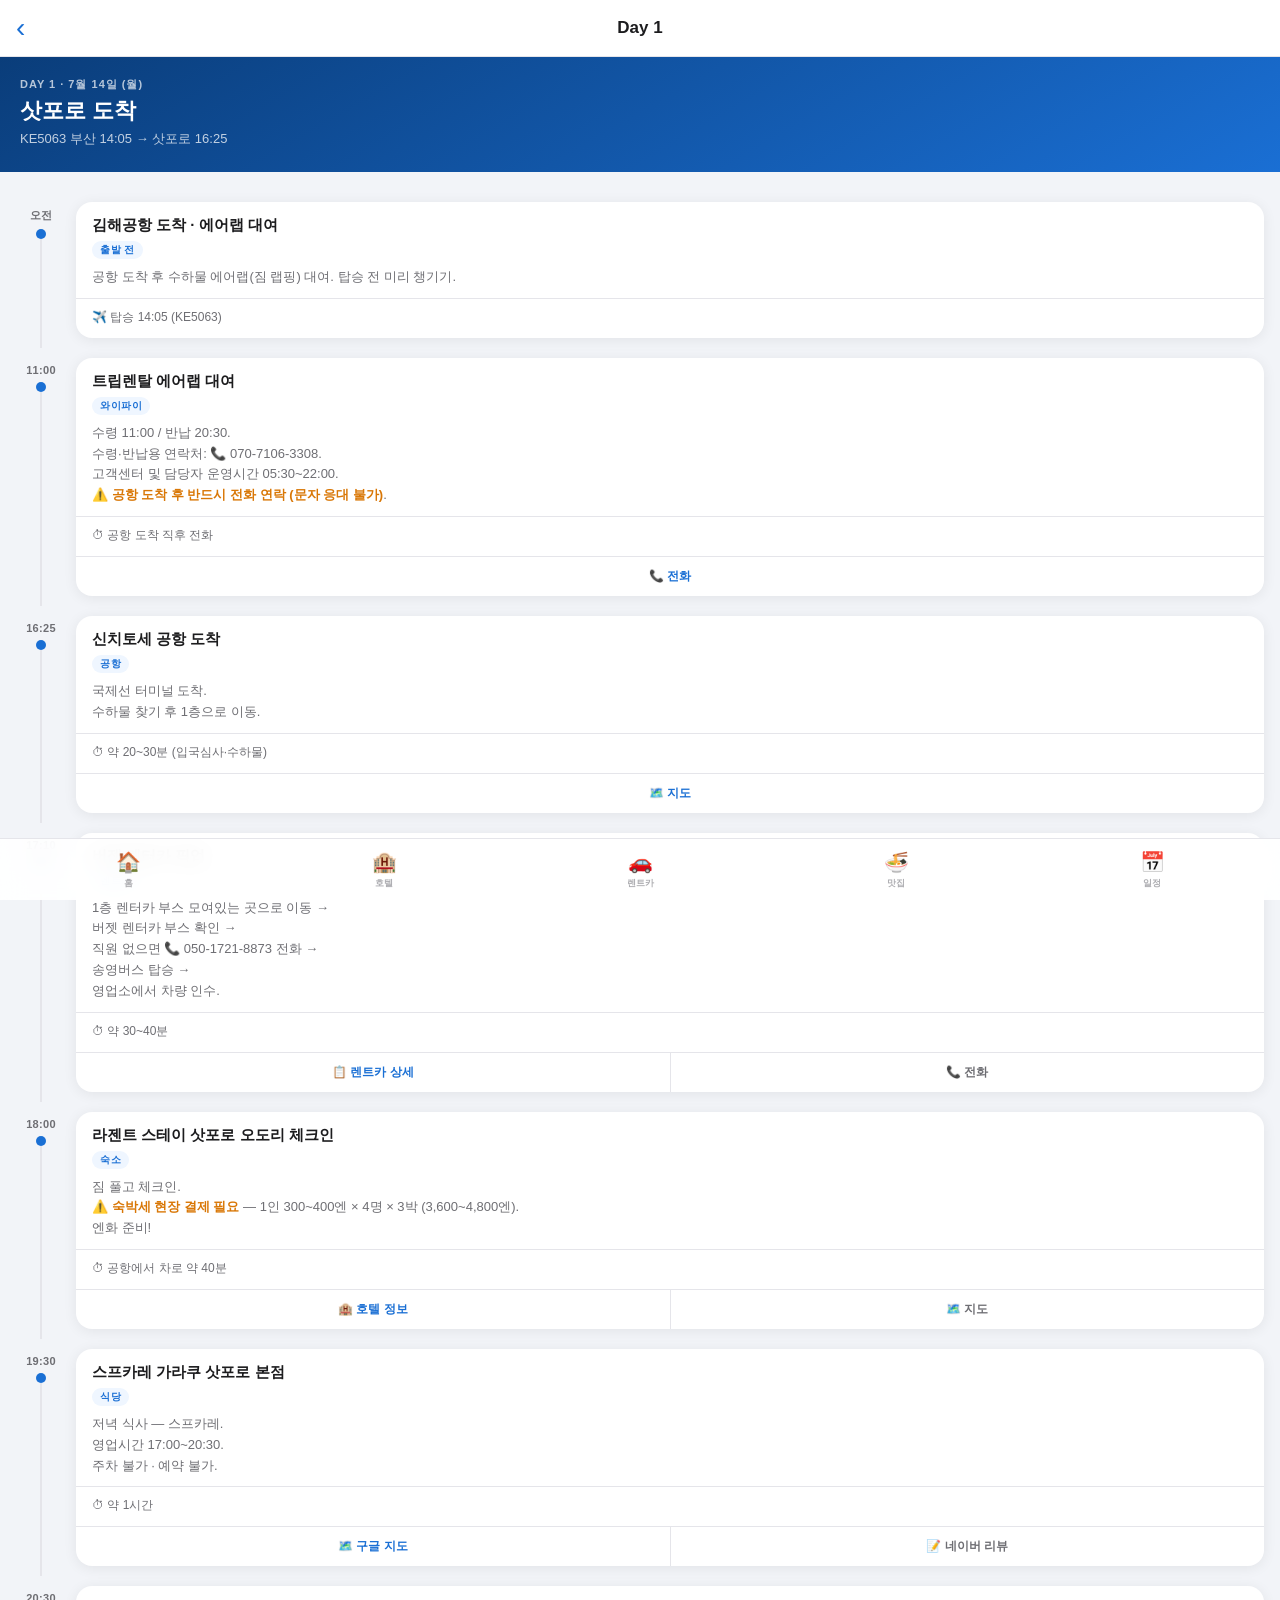
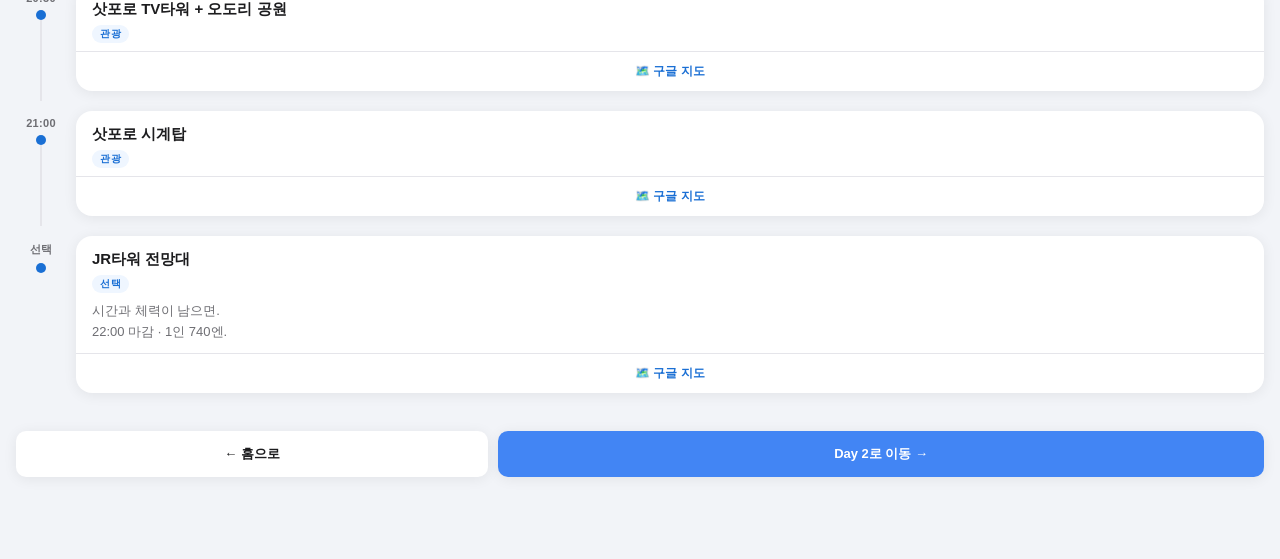
==== commit 850a12e1: "merge: master의 Day1-4/맛집 콘텐츠 반영 # Conflicts: #	.claude/settings.local.json #	day1.html" ====
--- a/day1.html
+++ b/day1.html
@@ -30,6 +30,25 @@
     <section class="section">
       <div class="timeline">
 
+        <!-- 김해공항 -->
+        <div class="timeline-item">
+          <div class="timeline-left">
+            <span class="timeline-time">오전</span>
+            <div class="timeline-dot"></div>
+            <div class="timeline-line"></div>
+          </div>
+          <div class="timeline-card">
+            <div class="timeline-card-header">
+              <p class="place-name">김해공항 도착 · 에어랩 대여</p>
+              <span class="place-type">출발 전</span>
+            </div>
+            <p class="place-desc">공항 도착 후 수하물 에어랩(짐 랩핑) 대여. 탑승 전 미리 챙기기.</p>
+            <div class="place-meta">
+              <span class="meta-item">✈️ 탑승 14:05 (KE5063)</span>
+            </div>
+          </div>
+        </div>
+
         <!-- 트립렌탈 에어랩 대여 -->
         <div class="timeline-item">
           <div class="timeline-left">
